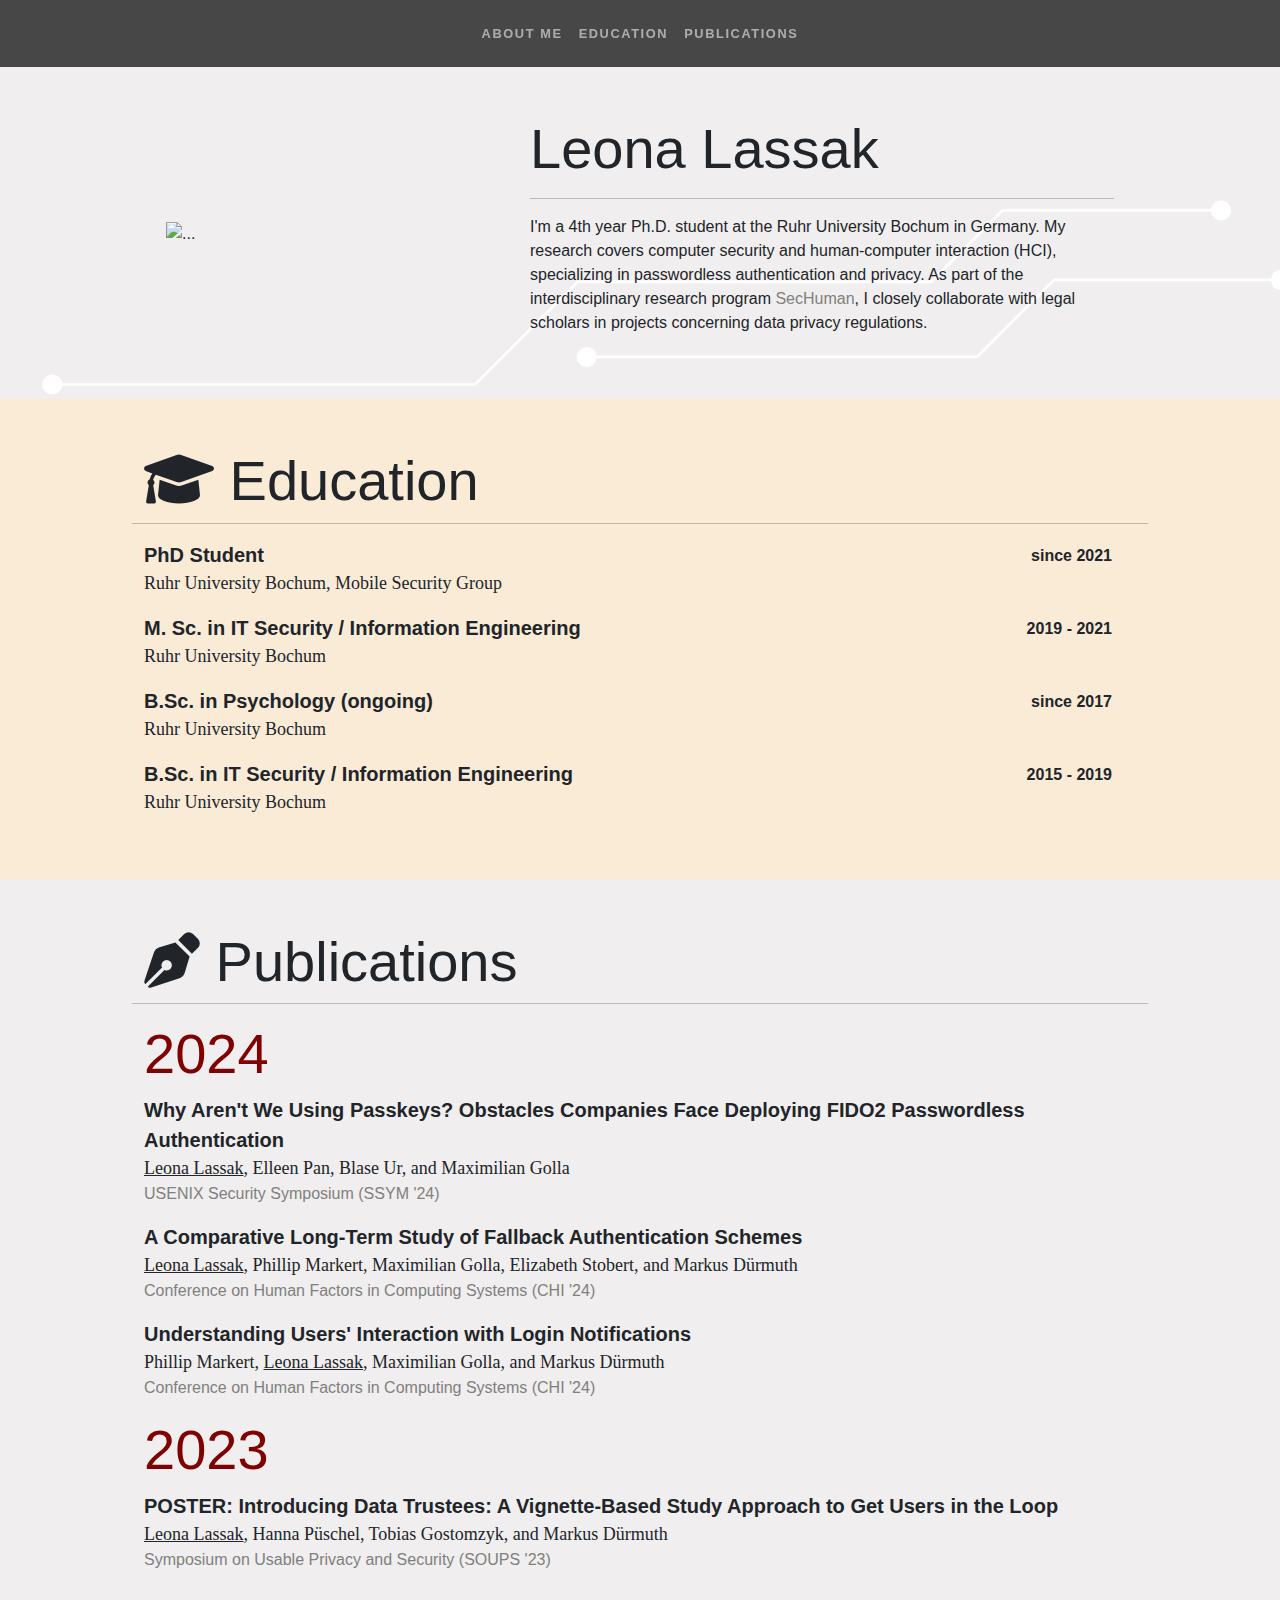
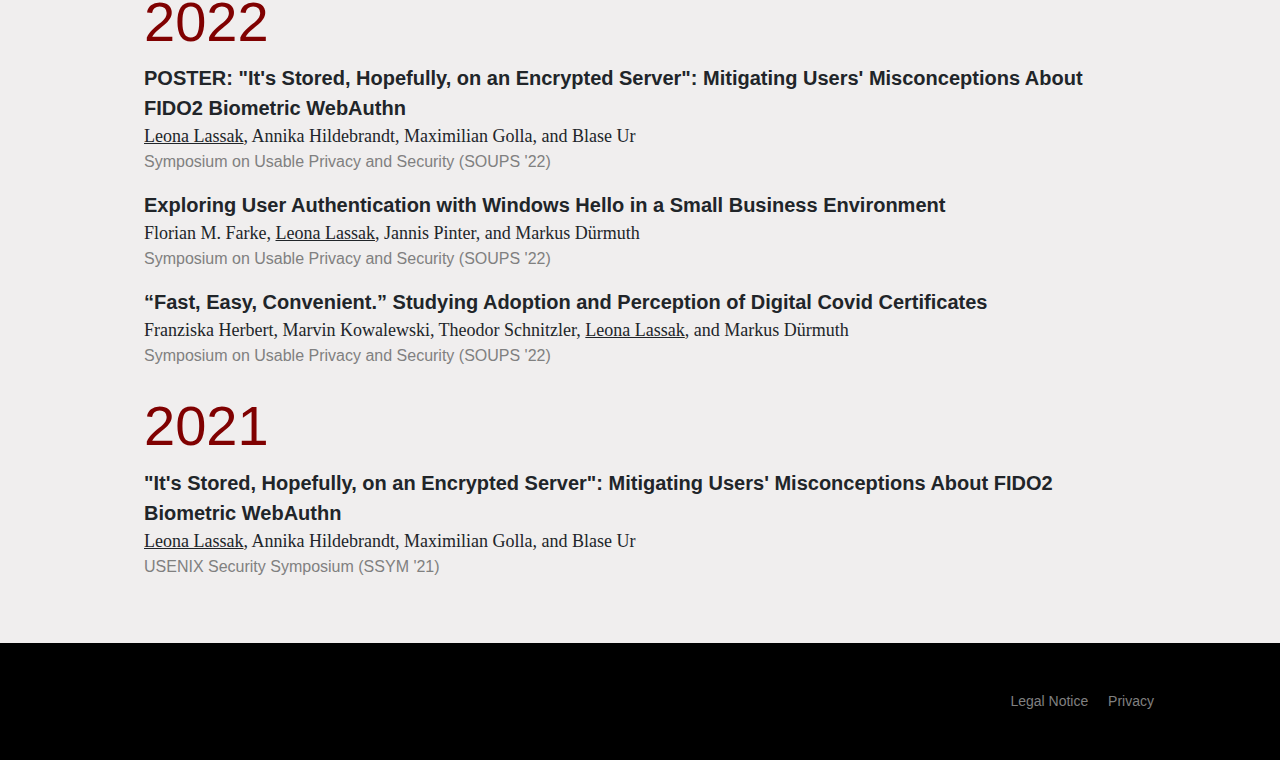
==== index.html @ 071645c0 "Update index.html" ====
<!DOCTYPE html>
<html lang="en">
    
    <head>
        <meta charset="utf-8" />
        <meta name="viewport" content="width=device-width, initial-scale=1, shrink-to-fit=no" />
        <meta name="description" content="" />
        <meta name="author" content="" />
        <title>Leona Lassak</title>
        <link rel="icon" type="image/x-icon" href="assets/favicon.ico" />
        <!-- Font Awesome icons (free version)
        <script src="https://use.fontawesome.com/releases/v6.1.0/js/all.js" crossorigin="anonymous"></script>-->
        <link href="assets/fontawesome/css/all.css" rel="stylesheet">
        <!-- Google fonts
        <link href="https://fonts.googleapis.com/css?family=Catamaran:100,200,300,400,500,600,700,800,900" rel="stylesheet" />
        <link href="https://fonts.googleapis.com/css?family=Lato:100,100i,300,300i,400,400i,700,700i,900,900i" rel="stylesheet" />-->
        <!-- Core theme CSS (includes Bootstrap)-->
        <link href="css/styles.css" rel="stylesheet" />
    </head>
    <style>
        header.masthead {
            padding-top: calc(2.5rem + 72px);
            padding-bottom: 2.5rem;
            background: linear-gradient(4deg, rgb(240, 238, 238) 0%, #800101 100%);
        }

        header.masthead .masthead-content .masthead-heading {
            font-size: 3rem;
            font-weight: 100;
        }
        header.masthead .masthead-content .masthead-subheading {
            font-size: 1.5rem;
            font-weight: 100;
        }

        @media (min-width: 992px) {
            header.masthead {
            padding-top: calc(5rem + 55px);
            padding-bottom: 5rem;
            }
        }

        @media (max-width: 992px) {
            .construction-pc{
                display: none;
            }
        }

        @media (min-width: 992px) {
        .construction-mob{
                display: none;
            }
        }

        body{
            background-color: rgb(240, 238, 238);
            background-image: url(assets/bg-img-opq.svg);
            background-attachment: fixed;
            background-repeat: no-repeat;
        }



        .px-custom{
            padding-right: 6rem;
            padding-left: 6rem;
        }

        .pub-years {
            color: #800101;
        }

        a.papertitle{
            color: inherit;
        }

        a.papertitle:hover{
            color: #800101;
        }
        
    </style>
    <body id="page-top">
        <!-- Header
        <header class="masthead text-center text-white">
            <div class="masthead-content">
                <div class="container px-6">
                    <h3 class="masthead-heading mb-0" style="font-family: 'Times New Roman'; font-style: italic;">Leona Lassak</h3>
                    <h4 class="masthead-subheading mb-0">PHD STUDENT</h4>
                    <!-- <a class="btn btn-primary btn-xl rounded-pill mt-5" href="#scroll">Learn More</a>
                </div>
            </div>
            <!-- <div class="bg-circle-1 bg-circle"></div>
            <div class="bg-circle-2 bg-circle"></div>
            <div class="bg-circle-3 bg-circle"></div>
            <div class="bg-circle-4 bg-circle"></div>
        </header>-->
        <!-- Navigation-->

        

        <nav class="navbar navbar-expand-lg navbar-dark navbar-custom sticky-top">
            <div class="container px-5">
                <!--a class="navbar-brand" href="#page-top">Start Bootstrap</a>-->
                <button class="navbar-toggler" type="button" data-bs-toggle="collapse" data-bs-target="#navbarResponsive" aria-controls="navbarResponsive" aria-expanded="false" aria-label="Toggle navigation"><span class="navbar-toggler-icon"></span></button>
                <div class="collapse navbar-collapse justify-content-center" id="navbarResponsive">
                    <ul class="navbar-nav">
                        <li class="nav-item"><a class="nav-link" href="#welcome">About Me</a></li>
                        <li class="nav-item"><a class="nav-link" href="#education">Education</a></li>
                        <li class="nav-item"><a class="nav-link" href="#publications">Publications</a></li>
                    </ul>
                </div>
            </div>
        </nav>
        <div class="construction-mob">
            <div class="container">
                <h2 class="py-5 display-4" style="text-align: center;"><i class="fa-solid fa-triangle-person-digging"></i>Mobile website under construction</h2>
            </div>
        </div>
        <div class="construction-pc">
        <!-- Welcome Text-->
        <section id="welcome">
            <div class="container px-5" ">
                <div class="row gx-5 align-items-center">
                    <div class="col-lg-4 order-lg-1">
                        <div class="p-5"><img class="img-fluid" src="assets/img/Leona-020_bearbeitet.png" alt="..." /></div>
                    </div>
                    <div class="col-lg-8 order-lg-2">
                        <div class="p-5">
                            <h2 class="display-4">Leona Lassak</h2>
                            <hr>
                            <p>I'm a 4th year Ph.D. student at the Ruhr University Bochum in Germany. My research covers computer security and human-computer interaction (HCI), specializing in passwordless authentication and privacy. As part of the interdisciplinary research program <a href="https://sechuman.ruhr-uni-bochum.de/" target="blank_">SecHuman</a>, I closely collaborate with legal scholars in projects concerning data privacy regulations.</p>
                        </div>
                    </div>
                </div>
            </div>
        </section>
        <!-- Education-->
        <section id="education">
            <div class="container-fluid px-custom" style="background-color:antiquewhite;">
                <div class="row gx-5 align-items-center">
                    <div class="col-lg-12">
                        <div class="p-5">
                            <div class="row">
                                <h2 class="display-4"><i class="fa-solid fa-graduation-cap"></i> Education</h2>
                                <hr>
                            </row>
                            <div class="row">
                                <div class="col-lg-9 order-lg-1">
                                        <p>
                                            <span style="font-weight:bold; font-size: 20px;">PhD Student</span>
                                            <br>
                                            <span style="font-family: Times New Roman; font-size: 18px;">Ruhr University Bochum, Mobile Security Group</span>
                                        </p>
                                </div>
                                <div class="col-lg-3 order-lg-2 text-end">
                                    <p style="line-height:2em; font-size:16px;">
                                        <span style="font-weight: bold;">since 2021</span>
                                    </p>
                                </div>
                            </div>
                            <div class="row">
                                <div class="col-lg-9 order-lg-1">
                                        <p>
                                            <span style="font-weight:bold; font-size: 20px;">M. Sc. in IT Security / Information Engineering</span>
                                            <br>
                                            <span style="font-family: Times New Roman; font-size: 18px;">Ruhr University Bochum</span>
                                        </p>
                                </div>
                                <div class="col-lg-3 order-lg-2 text-end">
                                    <p style="line-height:2em; font-size:16px;">
                                        <span style="font-weight: bold;">2019 - 2021</span>
                                    </p>
                                </div>
                            </div>
                            <div class="row">
                                <div class="col-lg-9 order-lg-1">
                                        <p>
                                            <span style="font-weight:bold; font-size: 20px;">B.Sc. in Psychology (ongoing)</span>
                                            <br>
                                            <span style="font-family: Times New Roman; font-size: 18px;">Ruhr University Bochum</span>
                                        </p>
                                </div>
                                <div class="col-lg-3 order-lg-2 text-end">
                                    <p style="line-height:2em; font-size:16px;">
                                        <span style="font-weight: bold;">since 2017</span>
                                    </p>
                                </div>
                            </div>
                            <div class="row">
                                <div class="col-lg-9 order-lg-1">
                                        <p>
                                            <span style="font-weight:bold; font-size: 20px;">B.Sc. in IT Security / Information Engineering</span>
                                            <br>
                                            <span style="font-family: Times New Roman; font-size: 18px;">Ruhr University Bochum</span>
                                        </p>
                                </div>
                                <div class="col-lg-3 order-lg-2 text-end">
                                    <p style="line-height:2em; font-size:16px;">
                                        <span style="font-weight: bold;">2015 - 2019</span>
                                    </p>
                                </div>
                            </div>
                        </div>
                    </div>
                </div>
                
            </div>
        </section>

        <!-- Publications-->
        <section id="publications">
            <div class="container-fluid px-custom" style="background-color:rgb(240, 238, 238);">
                <div class="row gx-5 align-items-center" >
                    <div class="col-lg-12">
                        <div class="p-5">
                            <div class="row">
                                <h2 class="display-4"><i class="fa-solid fa-pen-nib"></i> Publications</h2>
                                <hr>    
                            </row>
                            <h3 class="display-4 pub-years">2024</h3>
                            <div class="row">
                                <div class="col-lg-12">
                                    <p>
                                        <a class="papertitle" style="font-weight:bold; font-size: 20px;" href="https://www.usenix.org/conference/usenixsecurity24/presentation/lassak" target="_blank">Why Aren't We Using Passkeys? Obstacles Companies Face Deploying FIDO2 Passwordless Authentication</a>
                                        <br>
                                        <span style="font-family: Times New Roman; font-size: 18px;"><u>Leona Lassak</u>, Elleen Pan, Blase Ur, and  Maximilian Golla</span>
                                        <br>
                                        <a href="https://www.usenix.org/conference/usenixsecurity24" target="_blank">USENIX Security Symposium (SSYM '24)</a>
                                    </p>
                                </div>
                            </div>
                            <div class="row">
                                <div class="col-lg-12">
                                    <p>
                                        <a class="papertitle" style="font-weight:bold; font-size: 20px;" href="https://dl.acm.org/doi/full/10.1145/3613904.3642889" target="_blank">A Comparative Long-Term Study of Fallback Authentication Schemes</a>
                                        <br>
                                        <span style="font-family: Times New Roman; font-size: 18px;"><u>Leona Lassak</u>, Phillip Markert, Maximilian Golla, Elizabeth Stobert, and Markus Dürmuth</span>
                                        <br>
                                        <a href="https://chi2024.acm.org/" target="_blank">Conference on Human Factors in Computing Systems (CHI '24)</a>
                                    </p>
                                </div>
                            </div>
                             <div class="row">
                                <div class="col-lg-12">
                                    <p>
                                        <a class="papertitle" style="font-weight:bold; font-size: 20px;" href="https://dl.acm.org/doi/full/10.1145/3613904.3642823" target="_blank">Understanding Users' Interaction with Login Notifications</a>
                                        <br>
                                        <span style="font-family: Times New Roman; font-size: 18px;">Phillip Markert, <u>Leona Lassak</u>, Maximilian Golla, and Markus Dürmuth</span>
                                        <br>
                                        <a href="https://chi2024.acm.org/" target="_blank">Conference on Human Factors in Computing Systems (CHI '24)</a>
                                    </p>
                                </div>
                            </div>
                            <h3 class="display-4 pub-years">2023</h3>
                            <div class="row">
                                <div class="col-lg-12">
                                    <p>
                                        <a class="papertitle" style="font-weight:bold; font-size: 20px;" href="https://www.usenix.org/conference/soups2023/presentation/lassak-poster" target="_blank">POSTER: Introducing Data Trustees: A Vignette-Based Study Approach to Get Users in the Loop</a>
                                        <br>
                                        <span style="font-family: Times New Roman; font-size: 18px;"><u>Leona Lassak</u>, Hanna Püschel, Tobias Gostomzyk, and  Markus Dürmuth</span>
                                        <br>
                                        <a href="https://www.usenix.org/conference/soups2023" target="_blank">Symposium on Usable Privacy and Security (SOUPS '23)</a>
                                    </p>
                                </div>
                            </div>
                            <h3 class="display-4 pub-years">2022</h3>
                            <div class="row">
                                <div class="col-lg-12">
                                    <p>
                                        <a class="papertitle" style="font-weight:bold; font-size: 20px;" href="https://www.usenix.org/conference/soups2022/presentation/lassak-poster" target="_blank">POSTER: "It's Stored, Hopefully, on an Encrypted Server": Mitigating Users' Misconceptions About FIDO2 Biometric WebAuthn </a>
                                        <br>
                                        <span style="font-family: Times New Roman; font-size: 18px;"><u>Leona Lassak</u>, Annika Hildebrandt, Maximilian Golla, and Blase Ur</span>
                                        <br>
                                        <a href="https://www.usenix.org/conference/soups2022" target="_blank">Symposium on Usable Privacy and Security (SOUPS '22)</a>
                                    </p>
                                </div>
                            </div>
                            <div class="row">
                                <div class="col-lg-12">
                                    <p>
                                        <a class="papertitle" style="font-weight:bold; font-size: 20px;" href="https://www.usenix.org/conference/soups2022/presentation/farke" target="_blank">Exploring User Authentication with Windows Hello in a Small Business Environment</a>
                                        <br>
                                        <span style="font-family: Times New Roman; font-size: 18px;">Florian M. Farke, <u>Leona Lassak</u>, Jannis Pinter, and Markus Dürmuth</span>
                                        <br>
                                        <a href="https://www.usenix.org/conference/soups2022" target="_blank">Symposium on Usable Privacy and Security (SOUPS '22)</a>
                                    </p>
                                </div>
                            </div>
                            <div class="row">
                                <div class="col-lg-12">
                                    <p>
                                        <a class="papertitle" style="font-weight:bold; font-size: 20px;" href="https://www.usenix.org/conference/soups2022/presentation/herbert" target="_blank">“Fast, Easy, Convenient.” Studying Adoption and Perception of Digital Covid Certificates</a>
                                        <br>
                                        <span style="font-family: Times New Roman; font-size: 18px;">Franziska Herbert, Marvin Kowalewski, Theodor Schnitzler, <u>Leona Lassak</u>, and Markus Dürmuth</span>
                                        <br>
                                        <a href="https://www.usenix.org/conference/soups2022" target="_blank">Symposium on Usable Privacy and Security (SOUPS '22)</a>
                                    </p>
                                </div>
                            </div>
                            <h3 class="display-4 pub-years pt-2">2021</h3>
                            <div class="row">
                                <div class="col-lg-12">
                                    <p>
                                        <a class="papertitle" style="font-weight:bold; font-size: 20px;" href="https://www.usenix.org/conference/usenixsecurity21/presentation/lassak" target="_blank">"It's Stored, Hopefully, on an Encrypted Server": Mitigating Users' Misconceptions About FIDO2 Biometric WebAuthn</a>
                                        <br>
                                        <span style="font-family: Times New Roman; font-size: 18px;"><u>Leona Lassak</u>, Annika Hildebrandt, Maximilian Golla, and Blase Ur</span>
                                        <br>
                                        <a href="https://www.usenix.org/conference/usenixsecurity21" target="_blank">USENIX Security Symposium (SSYM '21)</a>
                                    </p>
                                </div>
                            </div>
                        
                        
                        </div>
                    </div>
                </div>    
            </div>
        </section>
        <!-- Content section 3
        <section>
            <div class="container px-5">
                <div class="row gx-5 align-items-center">
                    <div class="col-lg-6 order-lg-2">
                        <div class="p-5"><img class="img-fluid rounded-circle" src="assets/img/03.jpg" alt="..." /></div>
                    </div>
                    <div class="col-lg-6 order-lg-1">
                        <div class="p-5">
                            <h2 class="display-4">Let there be rock!</h2>
                            <p>Lorem ipsum dolor sit amet, consectetur adipisicing elit. Quod aliquid, mollitia odio veniam sit iste esse assumenda amet aperiam exercitationem, ea animi blanditiis recusandae! Ratione voluptatum molestiae adipisci, beatae obcaecati.</p>
                        </div>
                    </div>
                </div>
            </div>
        </section>-->
        </div>
        <!-- Footer-->
        <footer class="py-5 bg-black">
            <div class="container px-5">
                <p class="m-0 text-end text-white small">
                    <a href="./impressum.html" class="px-2">Legal Notice</a>
                    <a href="./privacy.html" class="px-2">Privacy</a></p>
            </div>
            
        </footer>
        <!-- Bootstrap core JS-->
        <script src="https://cdn.jsdelivr.net/npm/bootstrap@5.1.3/dist/js/bootstrap.bundle.min.js"></script>
        <!-- Core theme JS-->
        <script src="js/scripts.js"></script>
    </body>
</html>
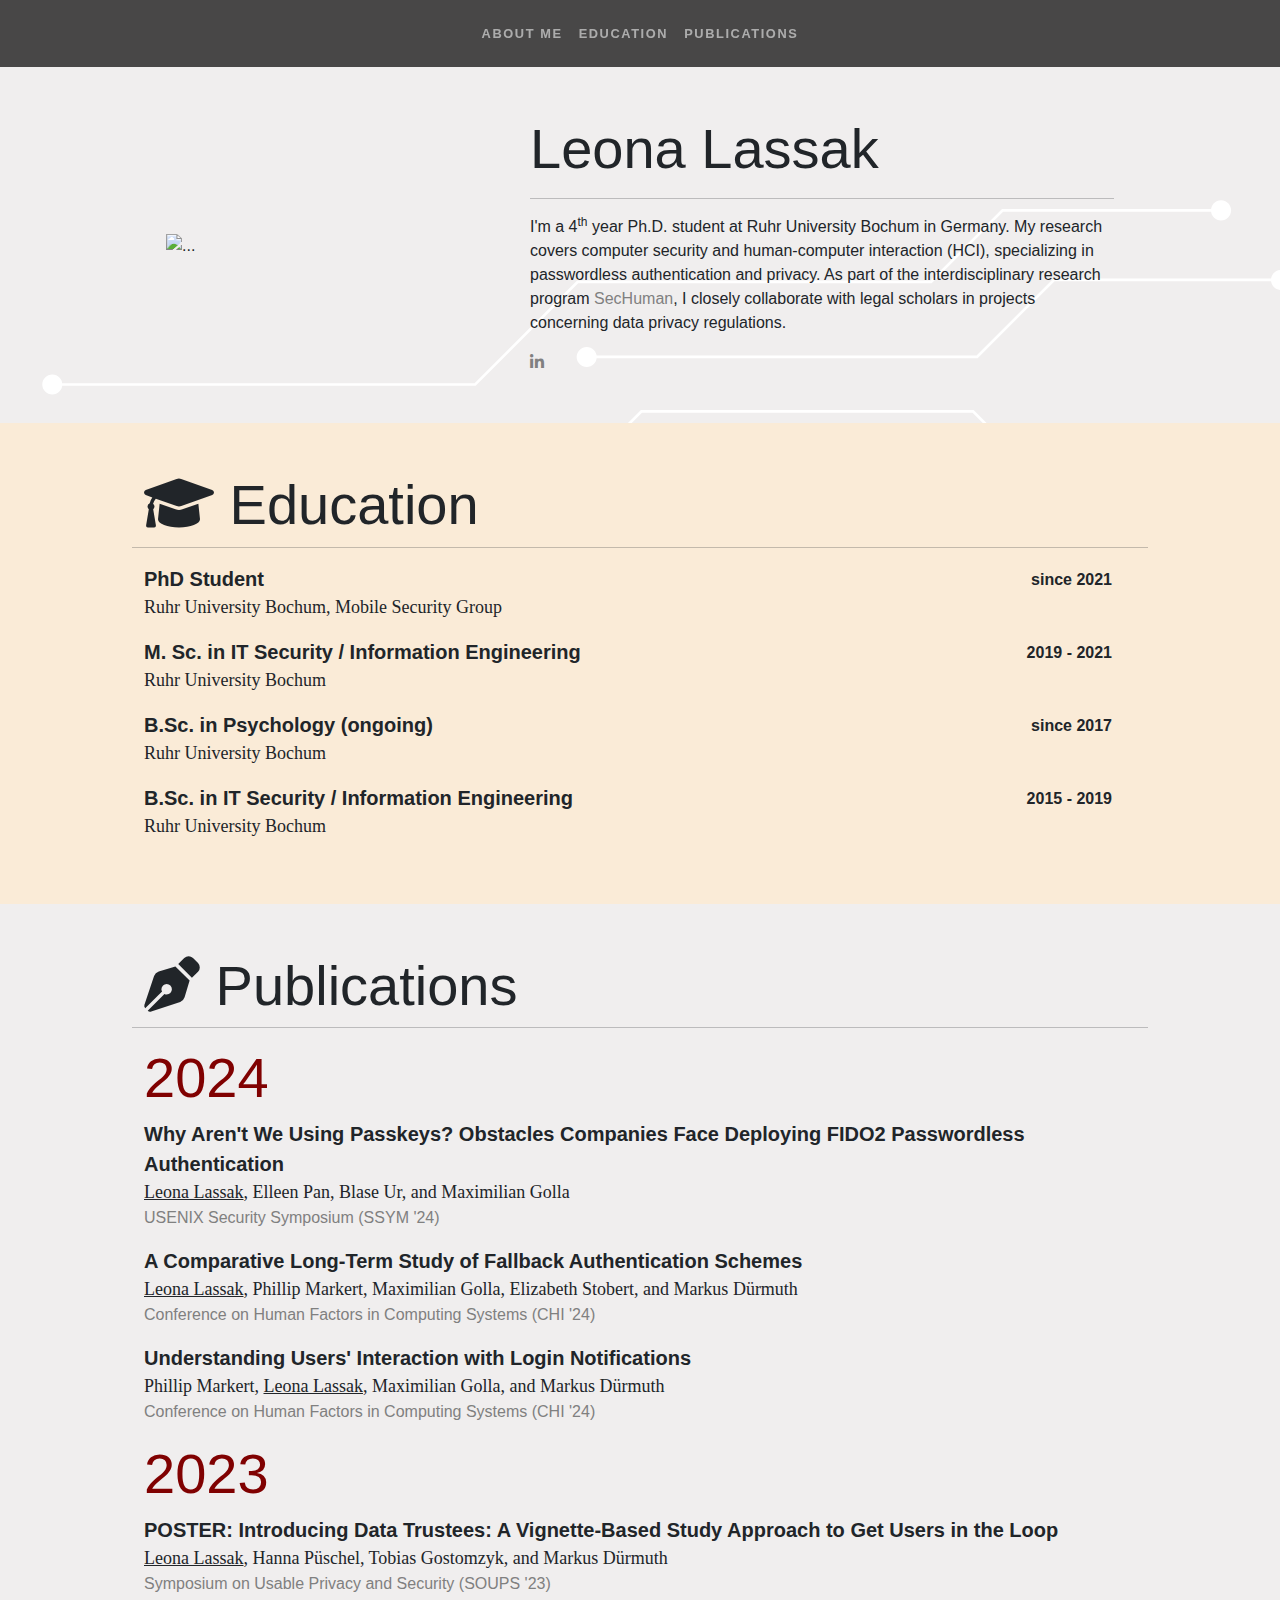
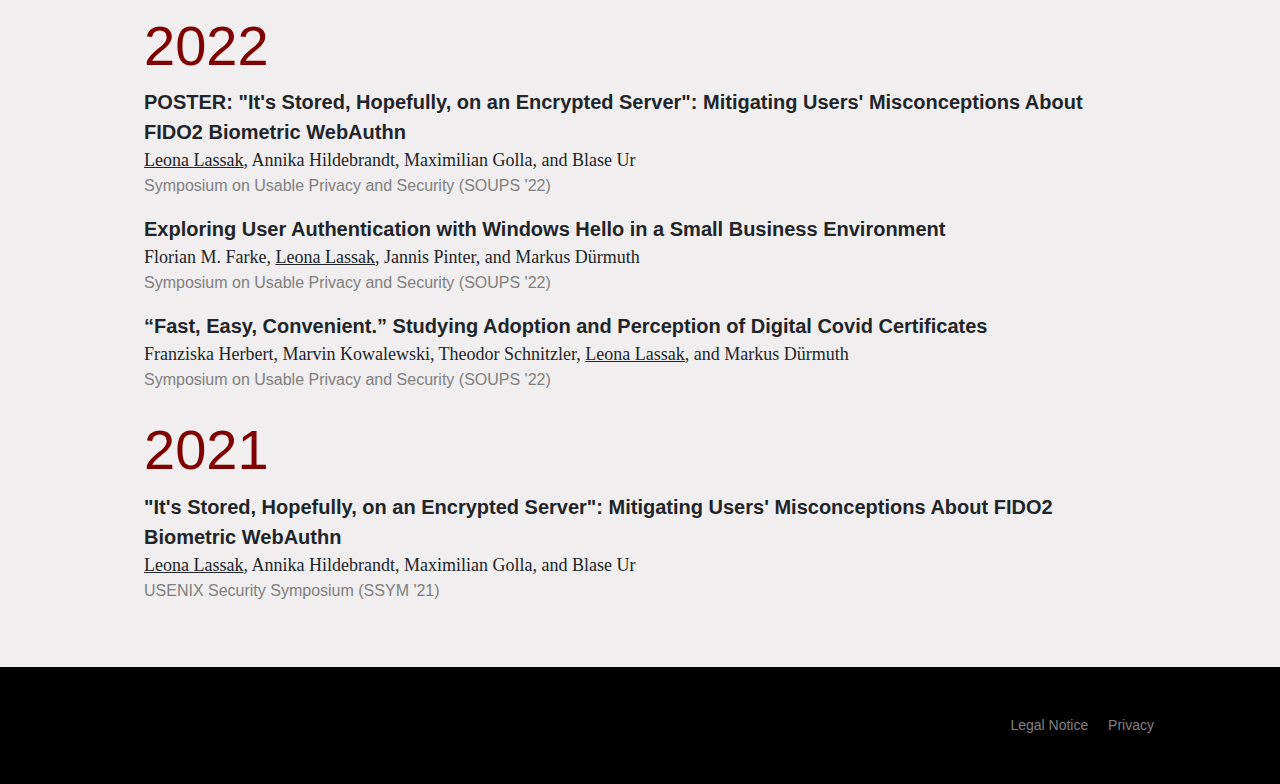
==== commit 404ee2a0: "Update index.html" ====
--- a/index.html
+++ b/index.html
@@ -80,27 +80,9 @@
         
     </style>
     <body id="page-top">
-        <!-- Header
-        <header class="masthead text-center text-white">
-            <div class="masthead-content">
-                <div class="container px-6">
-                    <h3 class="masthead-heading mb-0" style="font-family: 'Times New Roman'; font-style: italic;">Leona Lassak</h3>
-                    <h4 class="masthead-subheading mb-0">PHD STUDENT</h4>
-                    <!-- <a class="btn btn-primary btn-xl rounded-pill mt-5" href="#scroll">Learn More</a>
-                </div>
-            </div>
-            <!-- <div class="bg-circle-1 bg-circle"></div>
-            <div class="bg-circle-2 bg-circle"></div>
-            <div class="bg-circle-3 bg-circle"></div>
-            <div class="bg-circle-4 bg-circle"></div>
-        </header>-->
-        <!-- Navigation-->
-
-        
 
         <nav class="navbar navbar-expand-lg navbar-dark navbar-custom sticky-top">
             <div class="container px-5">
-                <!--a class="navbar-brand" href="#page-top">Start Bootstrap</a>-->
                 <button class="navbar-toggler" type="button" data-bs-toggle="collapse" data-bs-target="#navbarResponsive" aria-controls="navbarResponsive" aria-expanded="false" aria-label="Toggle navigation"><span class="navbar-toggler-icon"></span></button>
                 <div class="collapse navbar-collapse justify-content-center" id="navbarResponsive">
                     <ul class="navbar-nav">
@@ -117,6 +99,7 @@
             </div>
         </div>
         <div class="construction-pc">
+            
         <!-- Welcome Text-->
         <section id="welcome">
             <div class="container px-5" ">
@@ -128,12 +111,17 @@
                         <div class="p-5">
                             <h2 class="display-4">Leona Lassak</h2>
                             <hr>
-                            <p>I'm a 4th year Ph.D. student at the Ruhr University Bochum in Germany. My research covers computer security and human-computer interaction (HCI), specializing in passwordless authentication and privacy. As part of the interdisciplinary research program <a href="https://sechuman.ruhr-uni-bochum.de/" target="blank_">SecHuman</a>, I closely collaborate with legal scholars in projects concerning data privacy regulations.</p>
+                            <p>I'm a 4<sup>th</sup> year Ph.D. student at Ruhr University Bochum in Germany. My research covers computer security and human-computer interaction (HCI), specializing in passwordless authentication and privacy. As part of the interdisciplinary research program <a href="https://sechuman.ruhr-uni-bochum.de/" target="blank_">SecHuman</a>, I closely collaborate with legal scholars in projects concerning data privacy regulations.</p>
+                        <div class="social-icons">
+                            <a class="social-icon link-wo" href="https://scholar.google.com/citations?user=XrWlRnYAAAAJ" target="_blank"><i class="ai ai-google-scholar"></i></a>
+                            <a class="social-icon link-wo" href="linkedin.html" target="_blank"><i class="fa-brands fa-linkedin-in"></i></a>
+                        </div>
                         </div>
                     </div>
                 </div>
             </div>
         </section>
+            
         <!-- Education-->
         <section id="education">
             <div class="container-fluid px-custom" style="background-color:antiquewhite;">
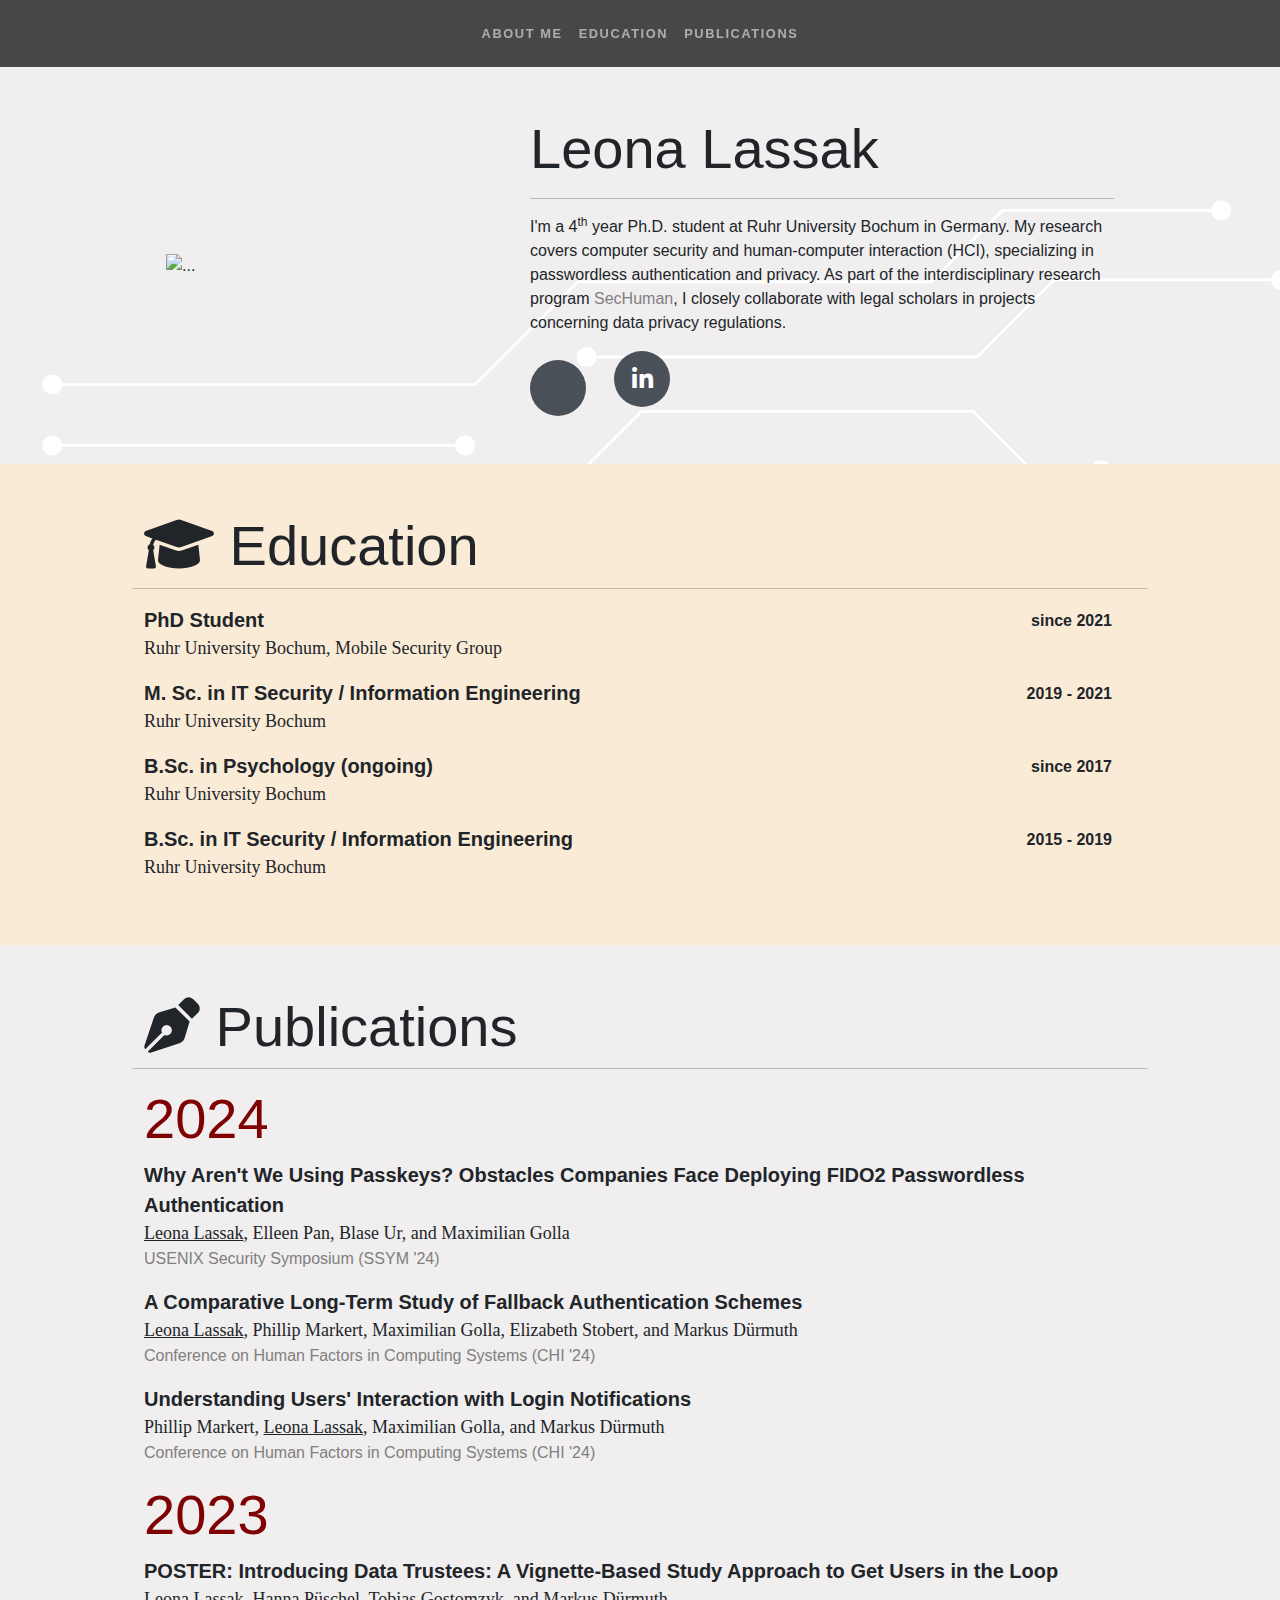
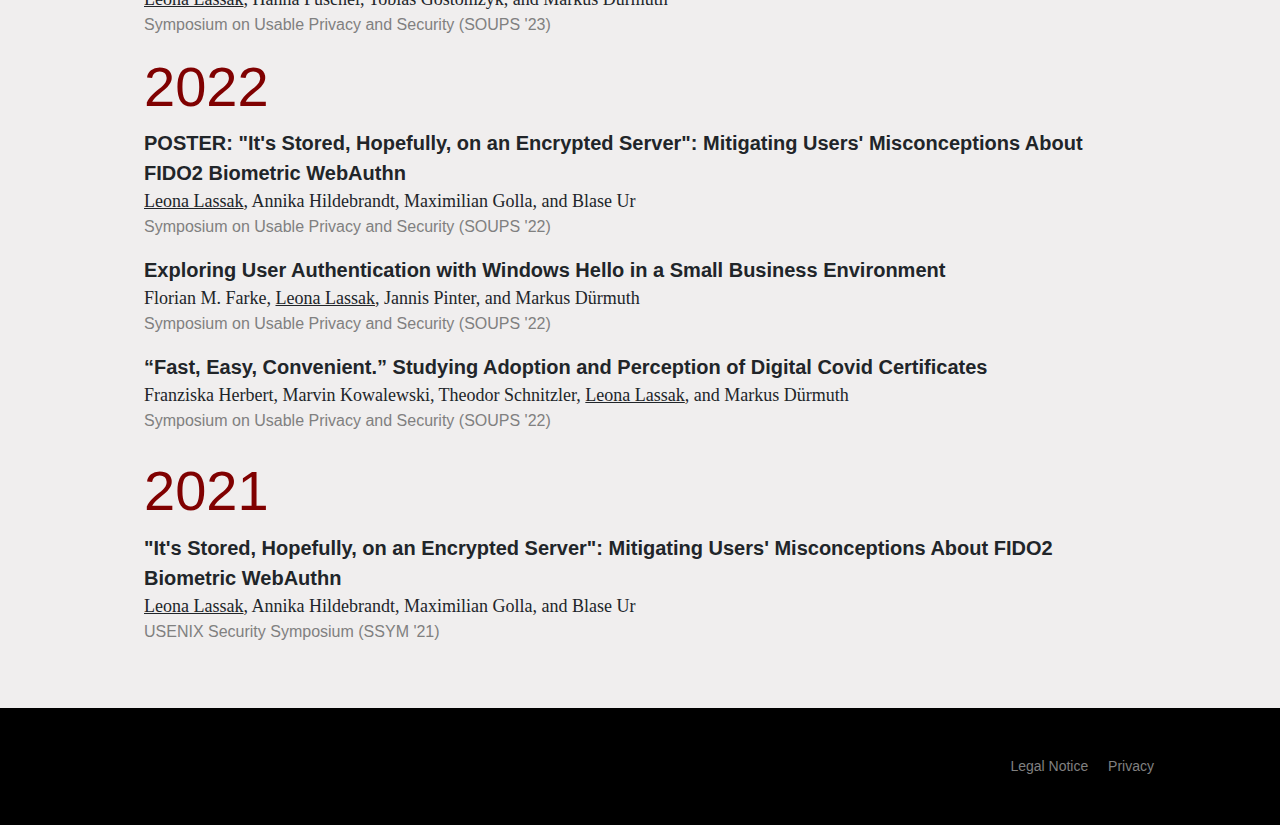
==== commit 7e667f7b: "Update index.html" ====
--- a/index.html
+++ b/index.html
@@ -77,6 +77,19 @@
         a.papertitle:hover{
             color: #800101;
         }
+
+        .social-icons .social-icon {
+          display: inline-flex;
+          align-items: center;
+          justify-content: center;
+          height: 3.5rem;
+          width: 3.5rem;
+          background-color: #495057;
+          color: #fff;
+          border-radius: 100%;
+          font-size: 1.5rem;
+          margin-right: 1.5rem;
+    }
         
     </style>
     <body id="page-top">
@@ -114,7 +127,7 @@
                             <p>I'm a 4<sup>th</sup> year Ph.D. student at Ruhr University Bochum in Germany. My research covers computer security and human-computer interaction (HCI), specializing in passwordless authentication and privacy. As part of the interdisciplinary research program <a href="https://sechuman.ruhr-uni-bochum.de/" target="blank_">SecHuman</a>, I closely collaborate with legal scholars in projects concerning data privacy regulations.</p>
                         <div class="social-icons">
                             <a class="social-icon link-wo" href="https://scholar.google.com/citations?user=XrWlRnYAAAAJ" target="_blank"><i class="ai ai-google-scholar"></i></a>
-                            <a class="social-icon link-wo" href="linkedin.html" target="_blank"><i class="fa-brands fa-linkedin-in"></i></a>
+                            <a class="social-icon link-wo" href="https://www.linkedin.com/in/leona-lassak/" target="_blank"><i class="fa-brands fa-linkedin-in"></i></a>
                         </div>
                         </div>
                     </div>
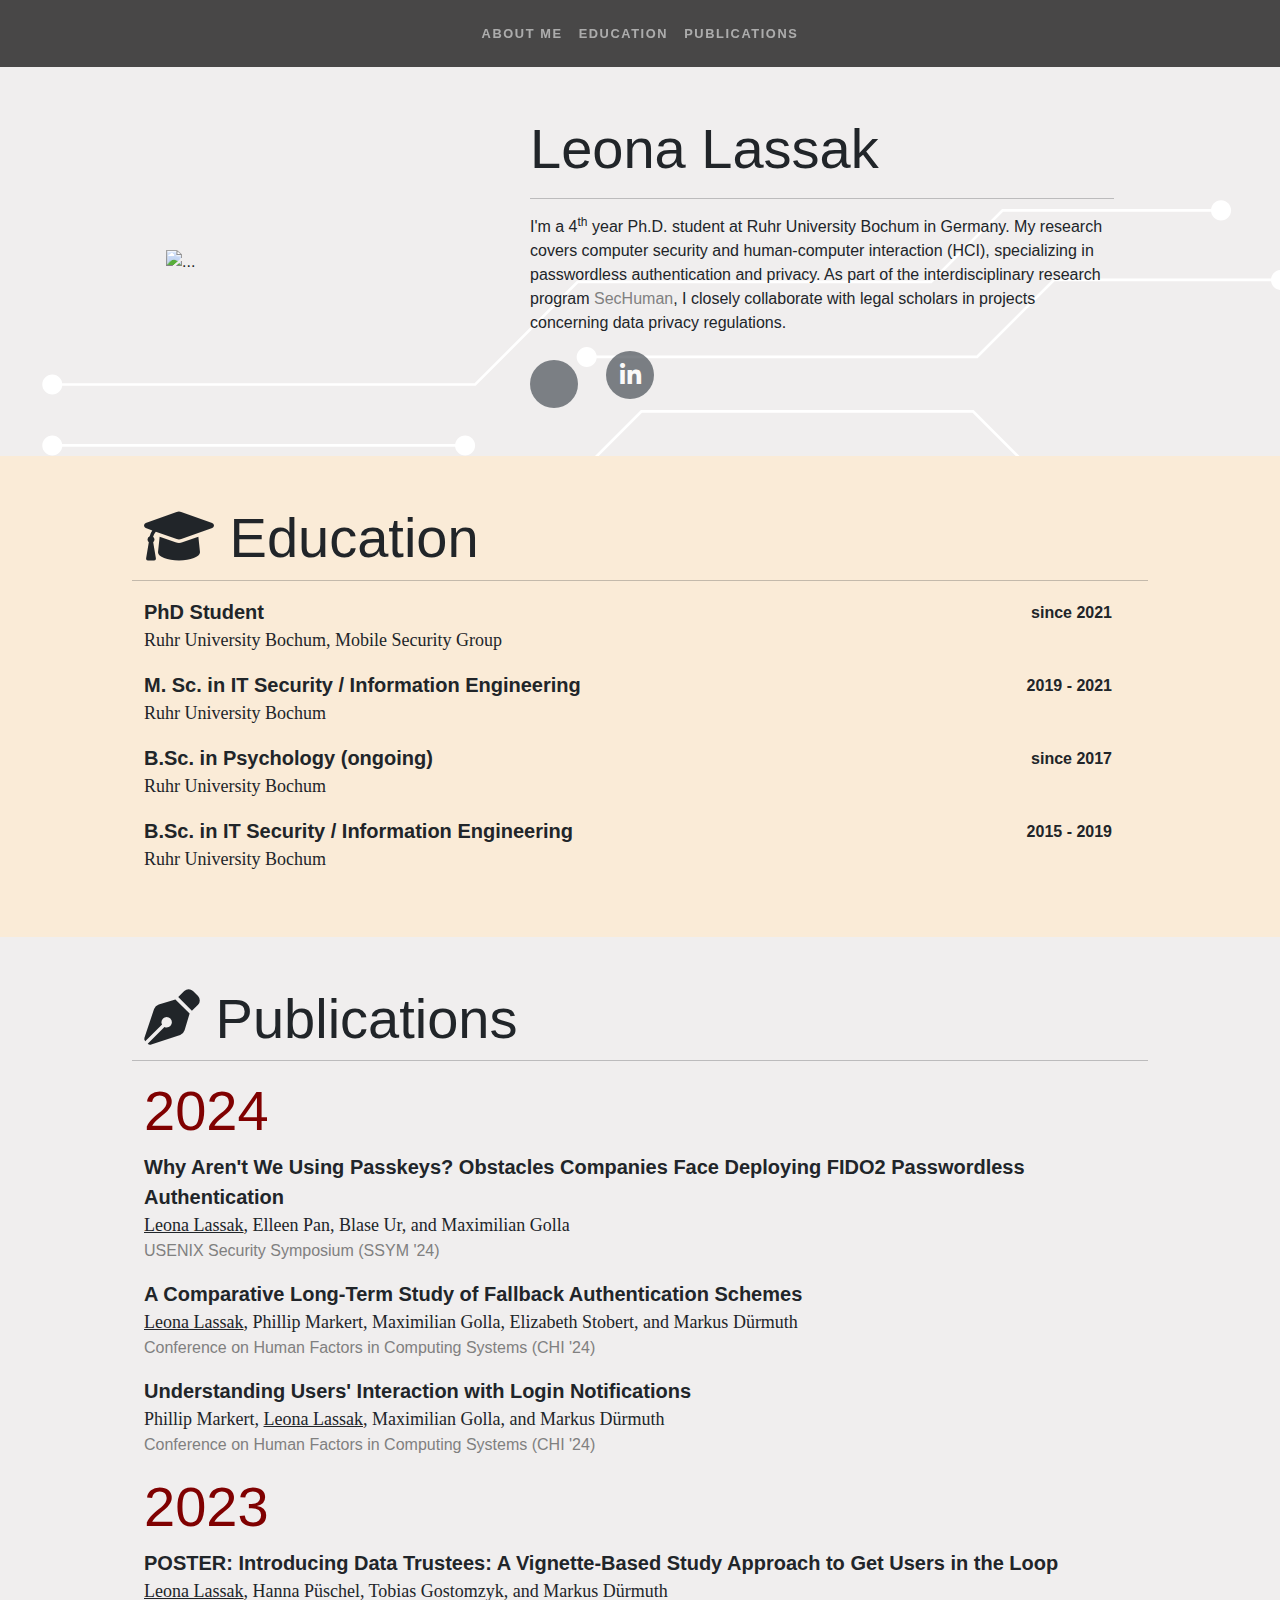
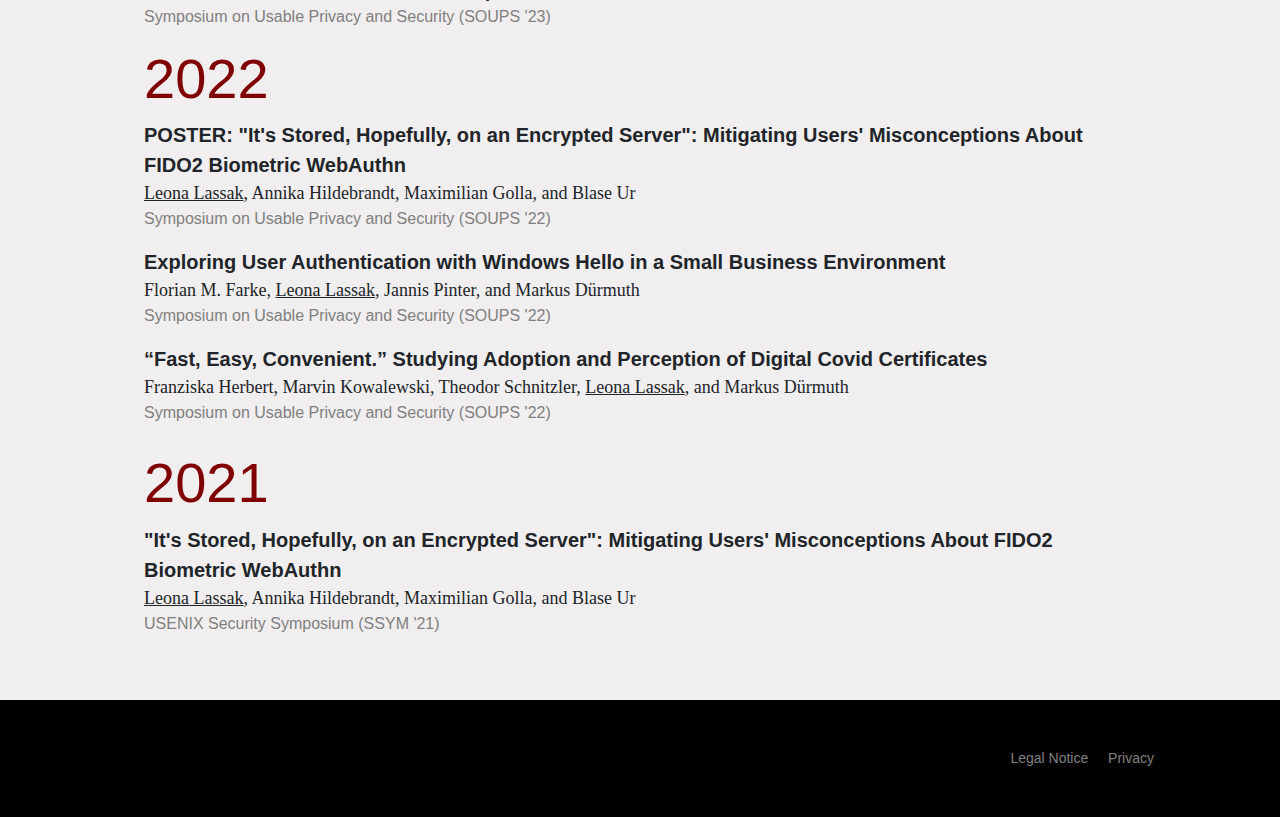
==== commit 8c800ab7: "Update index.html" ====
--- a/index.html
+++ b/index.html
@@ -11,6 +11,7 @@
         <!-- Font Awesome icons (free version)
         <script src="https://use.fontawesome.com/releases/v6.1.0/js/all.js" crossorigin="anonymous"></script>-->
         <link href="assets/fontawesome/css/all.css" rel="stylesheet">
+        <link rel="stylesheet" href="https://cdn.jsdelivr.net/gh/jpswalsh/academicons@1/css/academicons.min.css">
         <!-- Google fonts
         <link href="https://fonts.googleapis.com/css?family=Catamaran:100,200,300,400,500,600,700,800,900" rel="stylesheet" />
         <link href="https://fonts.googleapis.com/css?family=Lato:100,100i,300,300i,400,400i,700,700i,900,900i" rel="stylesheet" />-->
@@ -82,13 +83,14 @@
           display: inline-flex;
           align-items: center;
           justify-content: center;
-          height: 3.5rem;
-          width: 3.5rem;
+          height: 3rem;
+          width: 3rem;
           background-color: #495057;
           color: #fff;
           border-radius: 100%;
           font-size: 1.5rem;
           margin-right: 1.5rem;
+         opacity: 0.7;
     }
         
     </style>
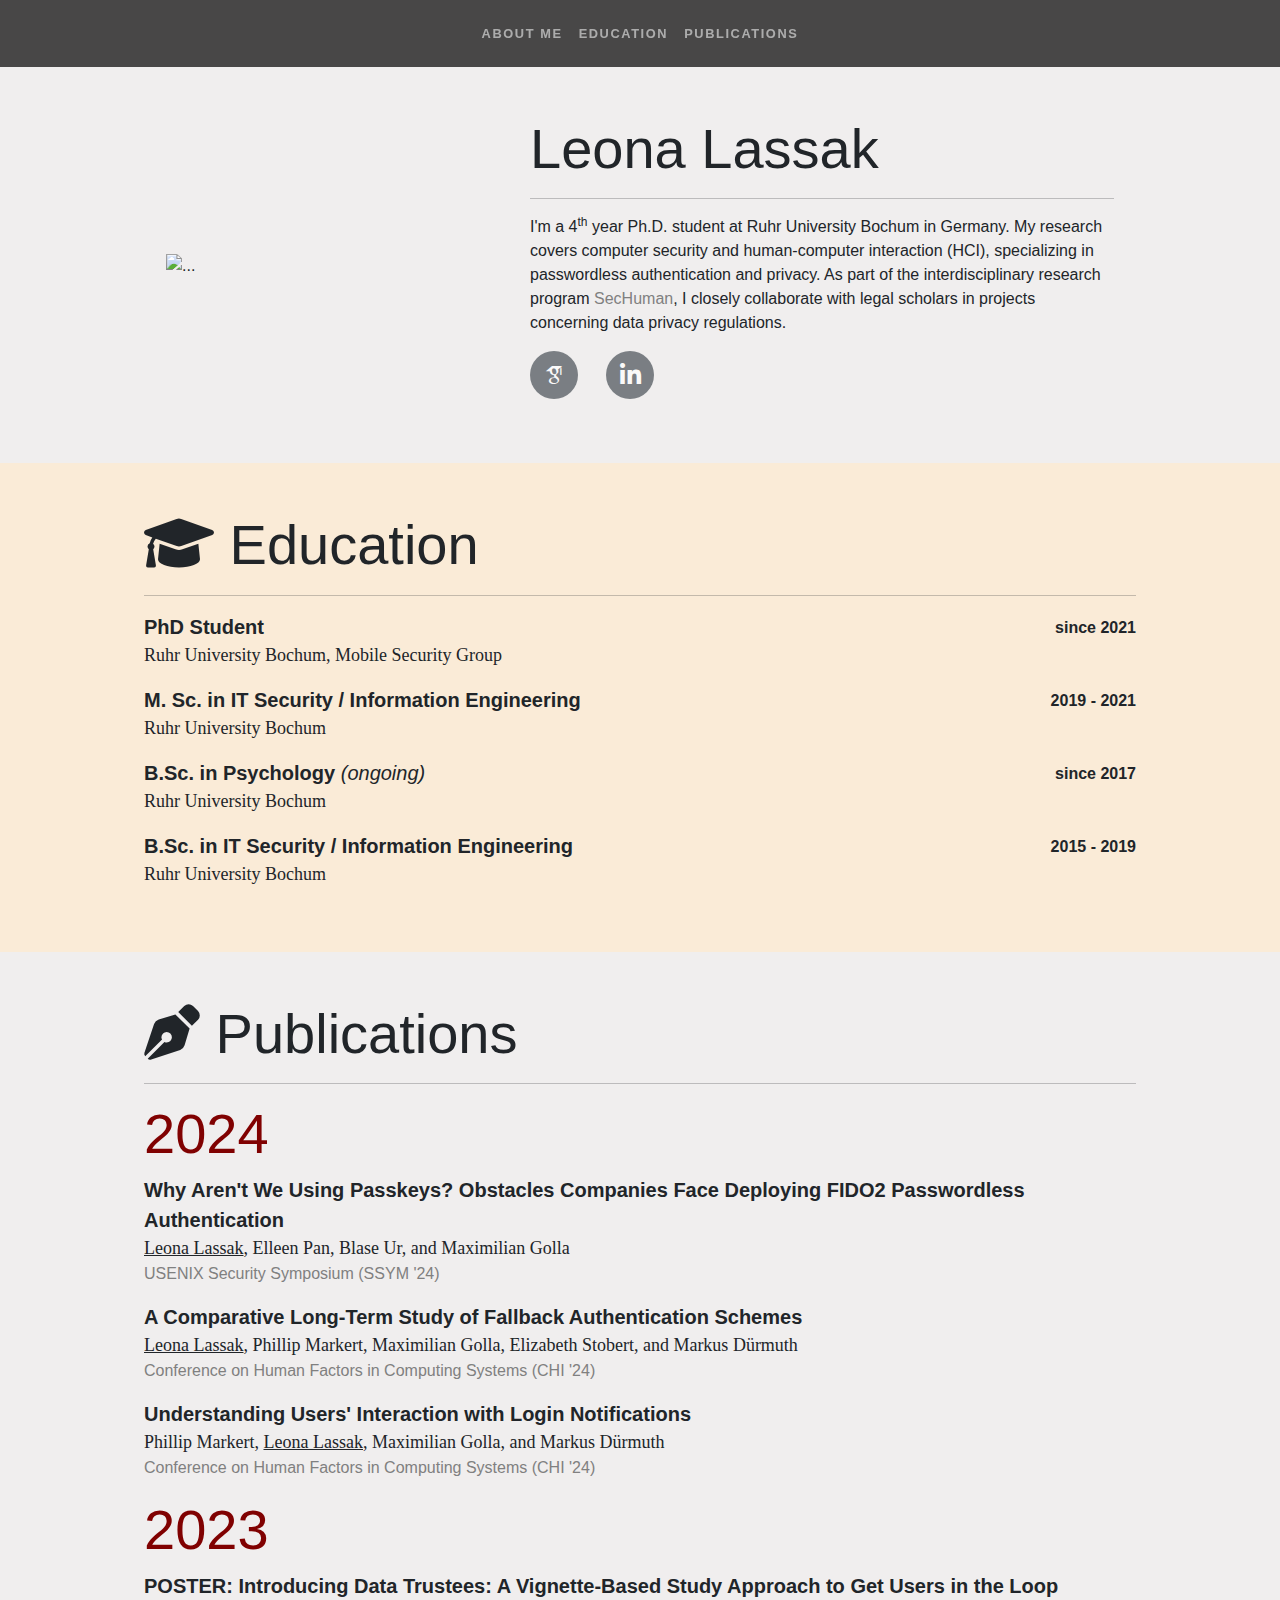
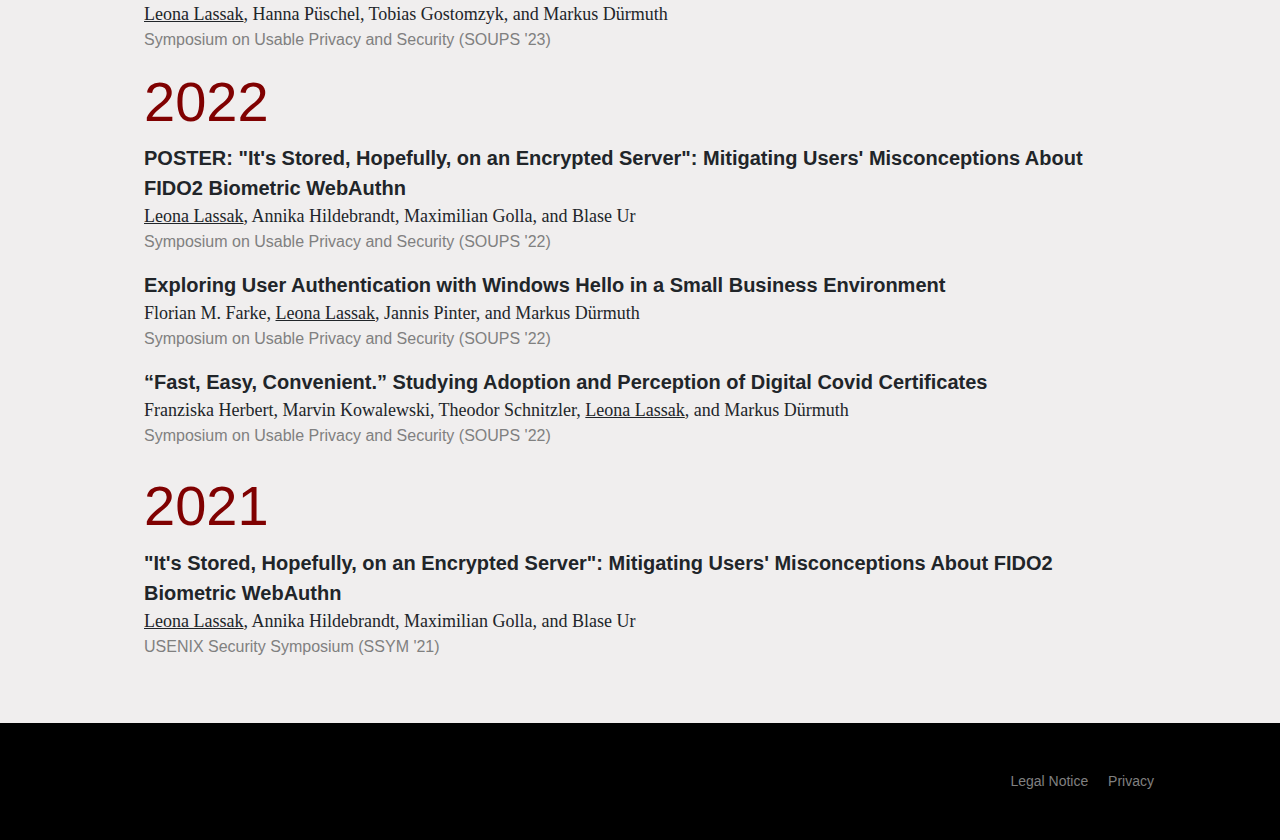
==== commit f148be31: "Implemented Mobile View" ====
--- a/index.html
+++ b/index.html
@@ -1,5 +1,25 @@
 <!DOCTYPE html>
 <html lang="en">
+    <style>
+        @media (max-width: 768px) {
+          .img-circle {
+                width: 100%;
+                max-height: 100%;
+                object-fit: cover;
+                border-radius: 50%;
+                object-position: center 20%;
+                border: solid #6c757d;
+            }
+
+            .small-portrait {
+                width: 200px;
+                height: 200px;
+                display: block;
+                margin: 1rem auto auto;
+                }
+
+        }
+    </style>
     
     <head>
         <meta charset="utf-8" />
@@ -11,123 +31,43 @@
         <!-- Font Awesome icons (free version)
         <script src="https://use.fontawesome.com/releases/v6.1.0/js/all.js" crossorigin="anonymous"></script>-->
         <link href="assets/fontawesome/css/all.css" rel="stylesheet">
-        <link rel="stylesheet" href="https://cdn.jsdelivr.net/gh/jpswalsh/academicons@1/css/academicons.min.css">
+        <link href="assets/academicicons/academicons-1.9.4/css/academicons.min.css" rel="stylesheet">
+        <!---<link rel="stylesheet" href="https://cdn.jsdelivr.net/gh/jpswalsh/academicons@1/css/academicons.min.css">-->
         <!-- Google fonts
         <link href="https://fonts.googleapis.com/css?family=Catamaran:100,200,300,400,500,600,700,800,900" rel="stylesheet" />
         <link href="https://fonts.googleapis.com/css?family=Lato:100,100i,300,300i,400,400i,700,700i,900,900i" rel="stylesheet" />-->
         <!-- Core theme CSS (includes Bootstrap)-->
         <link href="css/styles.css" rel="stylesheet" />
+        <link href="css/custom.css" rel="stylesheet" />
     </head>
-    <style>
-        header.masthead {
-            padding-top: calc(2.5rem + 72px);
-            padding-bottom: 2.5rem;
-            background: linear-gradient(4deg, rgb(240, 238, 238) 0%, #800101 100%);
-        }
-
-        header.masthead .masthead-content .masthead-heading {
-            font-size: 3rem;
-            font-weight: 100;
-        }
-        header.masthead .masthead-content .masthead-subheading {
-            font-size: 1.5rem;
-            font-weight: 100;
-        }
-
-        @media (min-width: 992px) {
-            header.masthead {
-            padding-top: calc(5rem + 55px);
-            padding-bottom: 5rem;
-            }
-        }
-
-        @media (max-width: 992px) {
-            .construction-pc{
-                display: none;
-            }
-        }
-
-        @media (min-width: 992px) {
-        .construction-mob{
-                display: none;
-            }
-        }
-
-        body{
-            background-color: rgb(240, 238, 238);
-            background-image: url(assets/bg-img-opq.svg);
-            background-attachment: fixed;
-            background-repeat: no-repeat;
-        }
-
-
-
-        .px-custom{
-            padding-right: 6rem;
-            padding-left: 6rem;
-        }
-
-        .pub-years {
-            color: #800101;
-        }
-
-        a.papertitle{
-            color: inherit;
-        }
-
-        a.papertitle:hover{
-            color: #800101;
-        }
-
-        .social-icons .social-icon {
-          display: inline-flex;
-          align-items: center;
-          justify-content: center;
-          height: 3rem;
-          width: 3rem;
-          background-color: #495057;
-          color: #fff;
-          border-radius: 100%;
-          font-size: 1.5rem;
-          margin-right: 1.5rem;
-         opacity: 0.7;
-    }
-        
-    </style>
     <body id="page-top">
-
-        <nav class="navbar navbar-expand-lg navbar-dark navbar-custom sticky-top">
-            <div class="container px-5">
-                <button class="navbar-toggler" type="button" data-bs-toggle="collapse" data-bs-target="#navbarResponsive" aria-controls="navbarResponsive" aria-expanded="false" aria-label="Toggle navigation"><span class="navbar-toggler-icon"></span></button>
+        <nav class="navbar navbar-expand-lg navbar-dark navbar-custom sticky-top px-3 px-md-5">
+                <button class="navbar-toggler ms-auto" type="button" data-bs-toggle="collapse" data-bs-target="#navbarResponsive" aria-controls="navbarResponsive" aria-expanded="false" aria-label="Toggle navigation"><span class="navbar-toggler-icon"></span></button>
                 <div class="collapse navbar-collapse justify-content-center" id="navbarResponsive">
                     <ul class="navbar-nav">
                         <li class="nav-item"><a class="nav-link" href="#welcome">About Me</a></li>
                         <li class="nav-item"><a class="nav-link" href="#education">Education</a></li>
                         <li class="nav-item"><a class="nav-link" href="#publications">Publications</a></li>
                     </ul>
-                </div>
             </div>
         </nav>
-        <div class="construction-mob">
-            <div class="container">
-                <h2 class="py-5 display-4" style="text-align: center;"><i class="fa-solid fa-triangle-person-digging"></i>Mobile website under construction</h2>
-            </div>
-        </div>
-        <div class="construction-pc">
-            
+        
+        <div class="">    
         <!-- Welcome Text-->
         <section id="welcome">
-            <div class="container px-5" ">
+            <div class="container px-5">
                 <div class="row gx-5 align-items-center">
-                    <div class="col-lg-4 order-lg-1">
-                        <div class="p-5"><img class="img-fluid" src="assets/img/Leona-020_bearbeitet.png" alt="..." /></div>
-                    </div>
-                    <div class="col-lg-8 order-lg-2">
-                        <div class="p-5">
+                    <div class="col-lg-4 order-lg-1 col-md-6">
+                        <div class="p-xl-5 p-md-4">
+                            <span class="small-portrait"><img class="img-fluid img-circle" src="assets/img/Leona-020_bearbeitet.png" alt="..." /></span>
+                        </div>
+                    </div>
+                    <div class="col-lg-8 order-lg-2 col-md-6">
+                        <div class="p-lg-5 pt-4">
                             <h2 class="display-4">Leona Lassak</h2>
                             <hr>
                             <p>I'm a 4<sup>th</sup> year Ph.D. student at Ruhr University Bochum in Germany. My research covers computer security and human-computer interaction (HCI), specializing in passwordless authentication and privacy. As part of the interdisciplinary research program <a href="https://sechuman.ruhr-uni-bochum.de/" target="blank_">SecHuman</a>, I closely collaborate with legal scholars in projects concerning data privacy regulations.</p>
-                        <div class="social-icons">
+                        <div class="social-icons pb-3">
                             <a class="social-icon link-wo" href="https://scholar.google.com/citations?user=XrWlRnYAAAAJ" target="_blank"><i class="ai ai-google-scholar"></i></a>
                             <a class="social-icon link-wo" href="https://www.linkedin.com/in/leona-lassak/" target="_blank"><i class="fa-brands fa-linkedin-in"></i></a>
                         </div>
@@ -139,65 +79,63 @@
             
         <!-- Education-->
         <section id="education">
-            <div class="container-fluid px-custom" style="background-color:antiquewhite;">
+            <div class="container-fluid px-6 px-sm-6" style="background-color:antiquewhite;">
                 <div class="row gx-5 align-items-center">
                     <div class="col-lg-12">
-                        <div class="p-5">
-                            <div class="row">
-                                <h2 class="display-4"><i class="fa-solid fa-graduation-cap"></i> Education</h2>
-                                <hr>
-                            </row>
-                            <div class="row">
-                                <div class="col-lg-9 order-lg-1">
+                        <div class="p-lg-5 pt-3">
+                            <h2 class="display-4"><i class="fa-solid fa-graduation-cap"></i> Education</h2>
+                            <hr>
+                            <div class="row">
+                                <div class="col-lg-9 col-md-9 order-lg-1">
                                         <p>
                                             <span style="font-weight:bold; font-size: 20px;">PhD Student</span>
                                             <br>
                                             <span style="font-family: Times New Roman; font-size: 18px;">Ruhr University Bochum, Mobile Security Group</span>
                                         </p>
                                 </div>
-                                <div class="col-lg-3 order-lg-2 text-end">
+                                <div class="col-lg-3 col-md-3 order-lg-2 text-end">
                                     <p style="line-height:2em; font-size:16px;">
                                         <span style="font-weight: bold;">since 2021</span>
                                     </p>
                                 </div>
                             </div>
                             <div class="row">
-                                <div class="col-lg-9 order-lg-1">
+                                <div class="col-lg-9 col-md-9 order-lg-1">
                                         <p>
                                             <span style="font-weight:bold; font-size: 20px;">M. Sc. in IT Security / Information Engineering</span>
                                             <br>
                                             <span style="font-family: Times New Roman; font-size: 18px;">Ruhr University Bochum</span>
                                         </p>
                                 </div>
-                                <div class="col-lg-3 order-lg-2 text-end">
+                                <div class="col-lg-3 col-md-3 order-lg-2 text-end">
                                     <p style="line-height:2em; font-size:16px;">
                                         <span style="font-weight: bold;">2019 - 2021</span>
                                     </p>
                                 </div>
                             </div>
                             <div class="row">
-                                <div class="col-lg-9 order-lg-1">
-                                        <p>
-                                            <span style="font-weight:bold; font-size: 20px;">B.Sc. in Psychology (ongoing)</span>
+                                <div class="col-lg-9 col-md-9 order-lg-1">
+                                        <p>
+                                            <span style="font-size: 20px;"><strong>B.Sc. in Psychology </strong><i>(ongoing)</i></span>
                                             <br>
                                             <span style="font-family: Times New Roman; font-size: 18px;">Ruhr University Bochum</span>
                                         </p>
                                 </div>
-                                <div class="col-lg-3 order-lg-2 text-end">
+                                <div class="col-lg-3 col-md-3 order-lg-2 text-end">
                                     <p style="line-height:2em; font-size:16px;">
                                         <span style="font-weight: bold;">since 2017</span>
                                     </p>
                                 </div>
                             </div>
                             <div class="row">
-                                <div class="col-lg-9 order-lg-1">
+                                <div class="col-lg-9 col-md-9 order-lg-1">
                                         <p>
                                             <span style="font-weight:bold; font-size: 20px;">B.Sc. in IT Security / Information Engineering</span>
                                             <br>
                                             <span style="font-family: Times New Roman; font-size: 18px;">Ruhr University Bochum</span>
                                         </p>
                                 </div>
-                                <div class="col-lg-3 order-lg-2 text-end">
+                                <div class="col-lg-3 col-md-3 order-lg-2 text-end">
                                     <p style="line-height:2em; font-size:16px;">
                                         <span style="font-weight: bold;">2015 - 2019</span>
                                     </p>
@@ -212,14 +150,14 @@
 
         <!-- Publications-->
         <section id="publications">
-            <div class="container-fluid px-custom" style="background-color:rgb(240, 238, 238);">
+            <div class="container-fluid px-6 px-sm-6" style="background-color:rgb(240, 238, 238);">
                 <div class="row gx-5 align-items-center" >
                     <div class="col-lg-12">
-                        <div class="p-5">
-                            <div class="row">
-                                <h2 class="display-4"><i class="fa-solid fa-pen-nib"></i> Publications</h2>
-                                <hr>    
-                            </row>
+                        <div class="p-lg-5 pt-3">
+
+                            <h2 class="display-4"><i class="fa-solid fa-pen-nib"></i> Publications</h2>
+                            <hr>    
+
                             <h3 class="display-4 pub-years">2024</h3>
                             <div class="row">
                                 <div class="col-lg-12">
@@ -337,8 +275,8 @@
         </section>-->
         </div>
         <!-- Footer-->
-        <footer class="py-5 bg-black">
-            <div class="container px-5">
+        <footer class="py-lg-5 py-sm-4 py-3 bg-black">
+            <div class="container px-3 px-sm-4 px-lg-5">
                 <p class="m-0 text-end text-white small">
                     <a href="./impressum.html" class="px-2">Legal Notice</a>
                     <a href="./privacy.html" class="px-2">Privacy</a></p>
--- a/assets/academicicons/academicons-1.9.4/css/academicons.min.css
+++ b/assets/academicicons/academicons-1.9.4/css/academicons.min.css
@@ -0,0 +1 @@
+ @font-face {font-family: 'Academicons';font-style: normal;font-weight: 400;font-display: block;src:url('../fonts/academicons.eot');src:url('../fonts/academicons.eot') format('embedded-opentype'), url('../fonts/academicons.ttf') format('truetype'), url('../fonts/academicons.woff') format('woff'), url('../fonts/academicons.svg') format('svg');}.ai {font-family: 'Academicons';font-weight: 400;-moz-osx-font-smoothing: grayscale;-webkit-font-smoothing: antialiased;display: inline-block;font-style: normal;font-variant: normal;text-rendering: auto;line-height: 1;}.ai-academia:before {content: "\e9af";}.ai-academia-square:before {content: "\e93d";}.ai-acclaim:before {content: "\e92e";}.ai-acclaim-square:before {content: "\e93a";}.ai-acm:before {content: "\e93c";}.ai-acm-square:before {content: "\e95d";}.ai-acmdl:before {content: "\e96a";}.ai-acmdl-square:before {content: "\e9d3";}.ai-ads:before {content: "\e9cb";}.ai-ads-square:before {content: "\e94a";}.ai-africarxiv:before {content: "\e91b";}.ai-africarxiv-square:before {content: "\e90b";}.ai-archive:before {content: "\e955";}.ai-archive-square:before {content: "\e956";}.ai-arxiv:before {content: "\e974";}.ai-arxiv-square:before {content: "\e9a6";}.ai-biorxiv:before {content: "\e9a2";}.ai-biorxiv-square:before {content: "\e98b";}.ai-ceur:before {content: "\e96d";}.ai-ceur-square:before {content: "\e92f";}.ai-ciencia-vitae:before {content: "\e912";}.ai-ciencia-vitae-square:before {content: "\e913";}.ai-clarivate:before {content: "\e924";}.ai-clarivate-square:before {content: "\e925";}.ai-closed-access:before {content: "\e942";}.ai-closed-access-square:before {content: "\e943";}.ai-conversation:before {content: "\e94c";}.ai-conversation-square:before {content: "\e915";}.ai-coursera:before {content: "\e95f";}.ai-coursera-square:before {content: "\e97f";}.ai-crossref:before {content: "\e918";}.ai-crossref-square:before {content: "\e919";}.ai-cv:before {content: "\e9a5";}.ai-cv-square:before {content: "\e90a";}.ai-datacite:before {content: "\e91c";}.ai-datacite-square:before {content: "\e91d";}.ai-dataverse:before {content: "\e9f7";}.ai-dataverse-square:before {content: "\e9e4";}.ai-dblp:before {content: "\e94f";}.ai-dblp-square:before {content: "\e93f";}.ai-depsy:before {content: "\e97a";}.ai-depsy-square:before {content: "\e94b";}.ai-doi:before {content: "\e97e";}.ai-doi-square:before {content: "\e98f";}.ai-dryad:before {content: "\e97c";}.ai-dryad-square:before {content: "\e98c";}.ai-elsevier:before {content: "\e961";}.ai-elsevier-square:before {content: "\e910";}.ai-figshare:before {content: "\e981";}.ai-figshare-square:before {content: "\e9e7";}.ai-google-scholar:before {content: "\e9d4";}.ai-google-scholar-square:before {content: "\e9f9";}.ai-hal:before {content: "\e92c";}.ai-hal-square:before {content: "\e92d";}.ai-hypothesis:before {content: "\e95a";}.ai-hypothesis-square:before {content: "\e95b";}.ai-ideas-repec:before {content: "\e9ed";}.ai-ideas-repec-square:before {content: "\e9f8";}.ai-ieee:before {content: "\e929";}.ai-ieee-square:before {content: "\e9b9";}.ai-impactstory:before {content: "\e9cf";}.ai-impactstory-square:before {content: "\e9aa";}.ai-inaturalist:before {content: "\e900";}.ai-inaturalist-square:before {content: "\e901";}.ai-inpn:before {content: "\e902";}.ai-inpn-square:before {content: "\e903";}.ai-inspire:before {content: "\e9e9";}.ai-inspire-square:before {content: "\e9fe";}.ai-isidore:before {content: "\e936";}.ai-isidore-square:before {content: "\e954";}.ai-isni:before {content: "\e957";}.ai-isni-square:before {content: "\e958";}.ai-jstor:before {content: "\e938";}.ai-jstor-square:before {content: "\e944";}.ai-lattes:before {content: "\e9b3";}.ai-lattes-square:before {content: "\e99c";}.ai-mathoverflow:before {content: "\e9f6";}.ai-mathoverflow-square:before {content: "\e97b";}.ai-mendeley:before {content: "\e9f0";}.ai-mendeley-square:before {content: "\e9f3";}.ai-moodle:before {content: "\e907";}.ai-moodle-square:before {content: "\e908";}.ai-mtmt:before {content: "\e950";}.ai-mtmt-square:before {content: "\e951";}.ai-nakala:before {content: "\e940";}.ai-nakala-square:before {content: "\e941";}.ai-obp:before {content: "\e92a";}.ai-obp-square:before {content: "\e92b";}.ai-open-access:before {content: "\e939";}.ai-open-access-square:before {content: "\e9f4";}.ai-open-data:before {content: "\e966";}.ai-open-data-square:before {content: "\e967";}.ai-open-materials:before {content: "\e968";}.ai-open-materials-square:before {content: "\e969";}.ai-openedition:before {content: "\e946";}.ai-openedition-square:before {content: "\e947";}.ai-orcid:before {content: "\e9d9";}.ai-orcid-square:before {content: "\e9c3";}.ai-osf:before {content: "\e9ef";}.ai-osf-square:before {content: "\e931";}.ai-overleaf:before {content: "\e914";}.ai-overleaf-square:before {content: "\e98d";}.ai-philpapers:before {content: "\e98a";}.ai-philpapers-square:before {content: "\e96f";}.ai-piazza:before {content: "\e99a";}.ai-piazza-square:before {content: "\e90c";}.ai-preregistered:before {content: "\e906";}.ai-preregistered-square:before {content: "\e96b";}.ai-protocols:before {content: "\e952";}.ai-protocols-square:before {content: "\e953";}.ai-psyarxiv:before {content: "\e90e";}.ai-psyarxiv-square:before {content: "\e90f";}.ai-publons:before {content: "\e937";}.ai-publons-square:before {content: "\e94e";}.ai-pubmed:before {content: "\e99f";}.ai-pubmed-square:before {content: "\e97d";}.ai-pubpeer:before {content: "\e922";}.ai-pubpeer-square:before {content: "\e923";}.ai-researcherid:before {content: "\e91a";}.ai-researcherid-square:before {content: "\e95c";}.ai-researchgate:before {content: "\e95e";}.ai-researchgate-square:before {content: "\e99e";}.ai-ror:before {content: "\e948";}.ai-ror-square:before {content: "\e949";}.ai-sci-hub:before {content: "\e959";}.ai-sci-hub-square:before {content: "\e905";}.ai-scirate:before {content: "\e98e";}.ai-scirate-square:before {content: "\e99d";}.ai-scopus:before {content: "\e91e";}.ai-scopus-square:before {content: "\e91f";}.ai-semantic-scholar:before {content: "\e96e";}.ai-semantic-scholar-square:before {content: "\e96c";}.ai-springer:before {content: "\e928";}.ai-springer-square:before {content: "\e99b";}.ai-ssrn:before {content: "\e916";}.ai-ssrn-square:before {content: "\e917";}.ai-stackoverflow:before {content: "\e920";}.ai-stackoverflow-square:before {content: "\e921";}.ai-viaf:before {content: "\e933";}.ai-viaf-square:before {content: "\e934";}.ai-wiley:before {content: "\e926";}.ai-wiley-square:before {content: "\e927";}.ai-zenodo:before {content: "\e911";}.ai-zotero:before {content: "\e962";}.ai-zotero-square:before {content: "\e932";}.ai-lg {font-size: 1.33333em;line-height: 0.75em;vertical-align: -.0667em;}.ai-xs {font-size: .75em;}.ai-sm {font-size: .875em;}.ai-1x {font-size: 1em;}.ai-2x {font-size: 2em;}.ai-3x {font-size: 3em;}.ai-4x {font-size: 4em;}.ai-5x {font-size: 5em;}.ai-6x {font-size: 6em;}.ai-7x {font-size: 7em;}.ai-8x {font-size: 8em;}.ai-9x {font-size: 9em;}.ai-10x {font-size: 10em;}.ai-fw {text-align: center;width: 1.25em;}.ai-ul {list-style-type: none;margin-left: 2.5em;padding-left: 0;}.ai-ul > li {position: relative;}.ai-li {left: -2em;position: absolute;text-align: center;width: 2em;line-height: inherit;}.ai-border {border: solid 0.08em #eee;border-radius: .1em;padding: .2em .25em .15em;}.ai-pull-left {float: left;}.ai-pull-right {float: right;}.ai.ai-pull-left {margin-right: .3em;}.ai.ai-pull-right {margin-right: .3em;}.ai-stack {display: inline-block;height: 2em;line-height: 2em;position: relative;vertical-align: middle;width: 2.5em;}.ai-stack-1x, .ai-stack-2x {left: 0;position: absolute;text-align: center;width: 100%;}.ai-stack-1x {line-height: inherit;}.ai-stack-2x {font-size: 2em;}.ai-inverse {color: #fff;}
--- a/css/custom.css
+++ b/css/custom.css
@@ -0,0 +1,103 @@
+header.masthead {
+    padding-top: calc(2.5rem + 72px);
+    padding-bottom: 2.5rem;
+    background: linear-gradient(4deg, rgb(240, 238, 238) 0%, #800101 100%);
+}
+
+header.masthead .masthead-content .masthead-heading {
+    font-size: 3rem;
+    font-weight: 100;
+}
+header.masthead .masthead-content .masthead-subheading {
+    font-size: 1.5rem;
+    font-weight: 100;
+}
+
+@media (min-width: 992px) {
+    header.masthead {
+    padding-top: calc(5rem + 55px);
+    padding-bottom: 5rem;
+    }
+}
+
+@media (max-width: 992px) {
+    .construction-pc{
+        display: none;
+    }
+}
+
+@media (min-width: 992px) {
+.construction-mob{
+        display: none;
+    }
+}
+
+body{
+    background-color: rgb(240, 238, 238);
+    background-image: url(assets/bg-img-opq.svg);
+    background-attachment: fixed;
+    background-repeat: no-repeat;
+}
+
+
+.px-custom{
+    padding-right: 6rem;
+    padding-left: 6rem;
+}
+
+.pub-years {
+    color: #800101;
+}
+
+a.papertitle{
+    color: inherit;
+}
+
+a.papertitle:hover{
+    color: #800101;
+}
+
+.social-icons .social-icon {
+  display: inline-flex;
+  align-items: center;
+  justify-content: center;
+  height: 3rem;
+  width: 3rem;
+  background-color: #495057;
+  color: #fff;
+  border-radius: 100%;
+  font-size: 1.5rem;
+  margin-right: 1.5rem;
+ opacity: 0.7;
+}
+
+
+/* Custom Padding */
+.px-6 {
+  padding-right: 6rem !important;
+  padding-left: 6rem !important;
+}
+
+
+
+
+@media (max-width: 768px) {
+    .px-md-6{
+        padding-right: 3rem !important;
+        padding-left: 3rem !important;
+    }
+}
+
+@media (max-width: 576px) {
+    .px-sm-6{
+        padding-right: 1rem !important;
+        padding-left: 1rem !important;
+    }
+}
+
+@media (max-width: 576px) {
+    .px-xs-6{
+        padding-right: 1rem !important;
+        padding-left: 1rem !important;
+    }
+}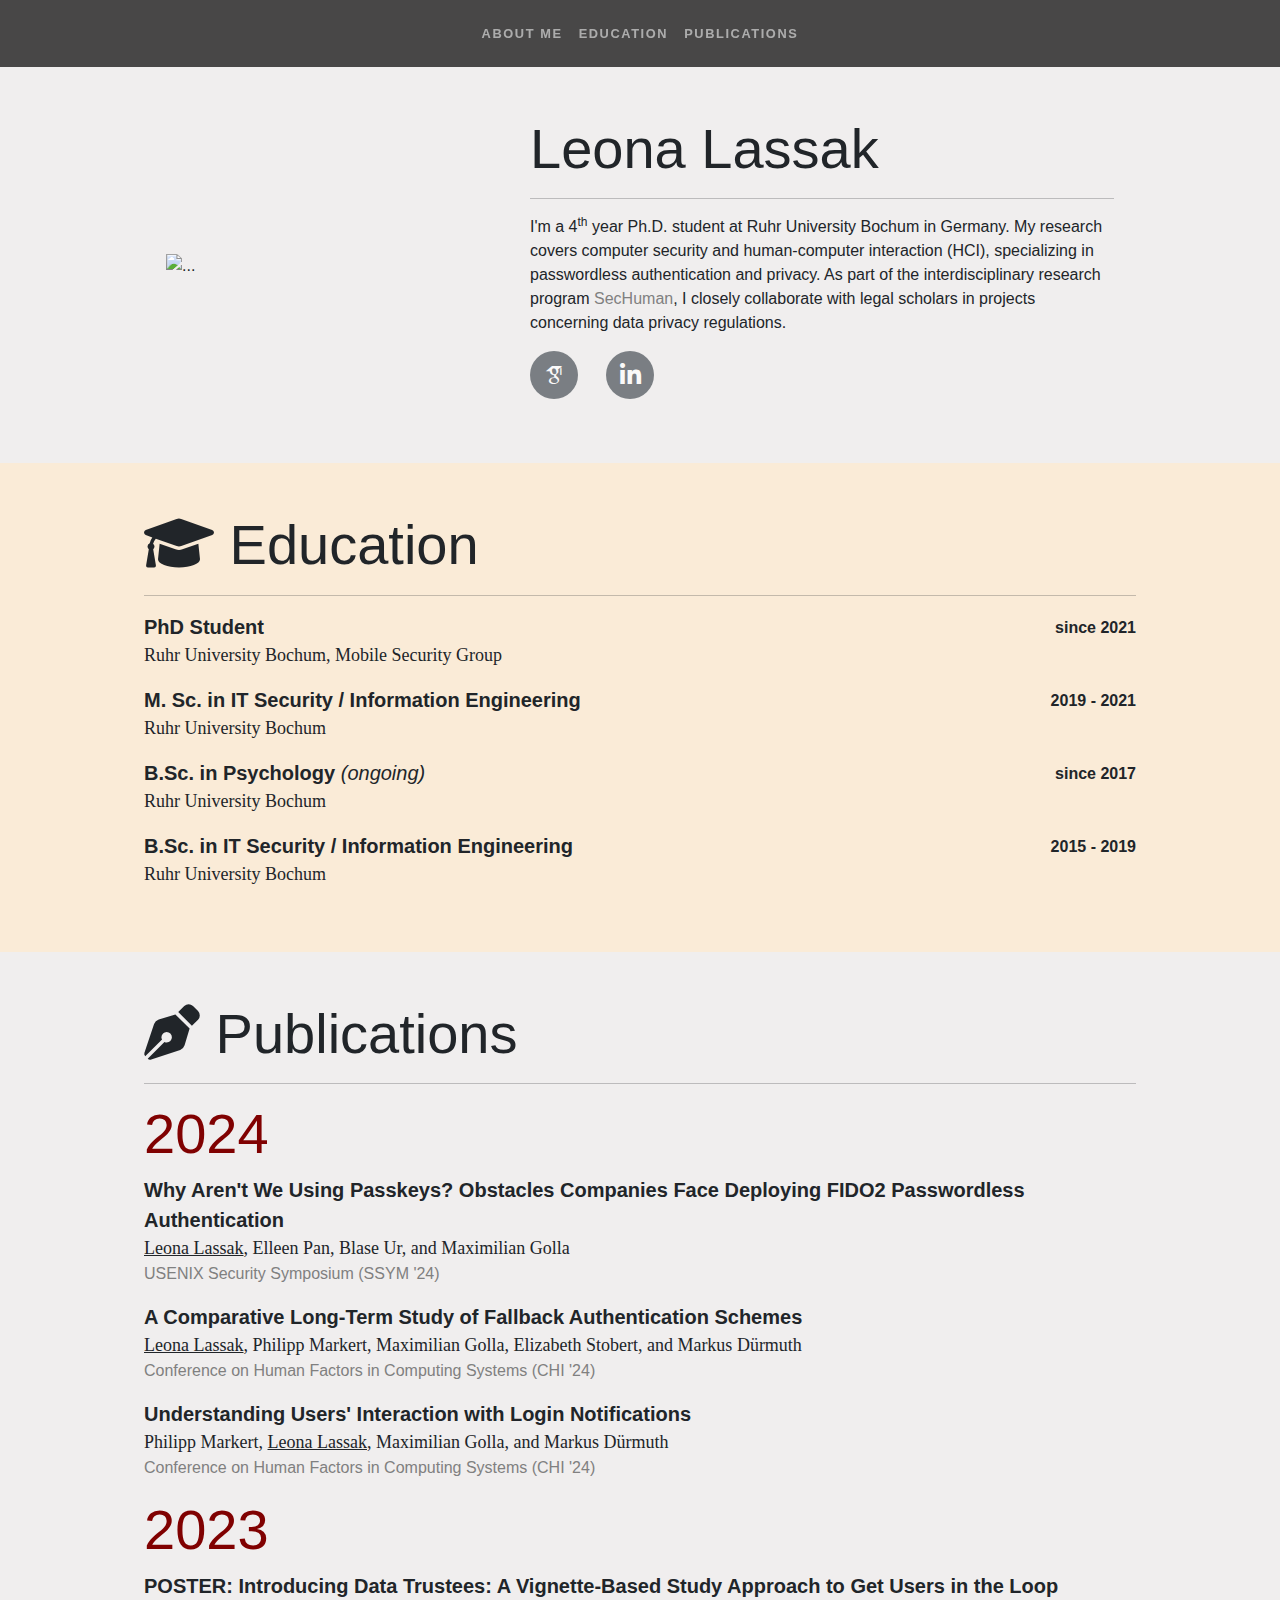
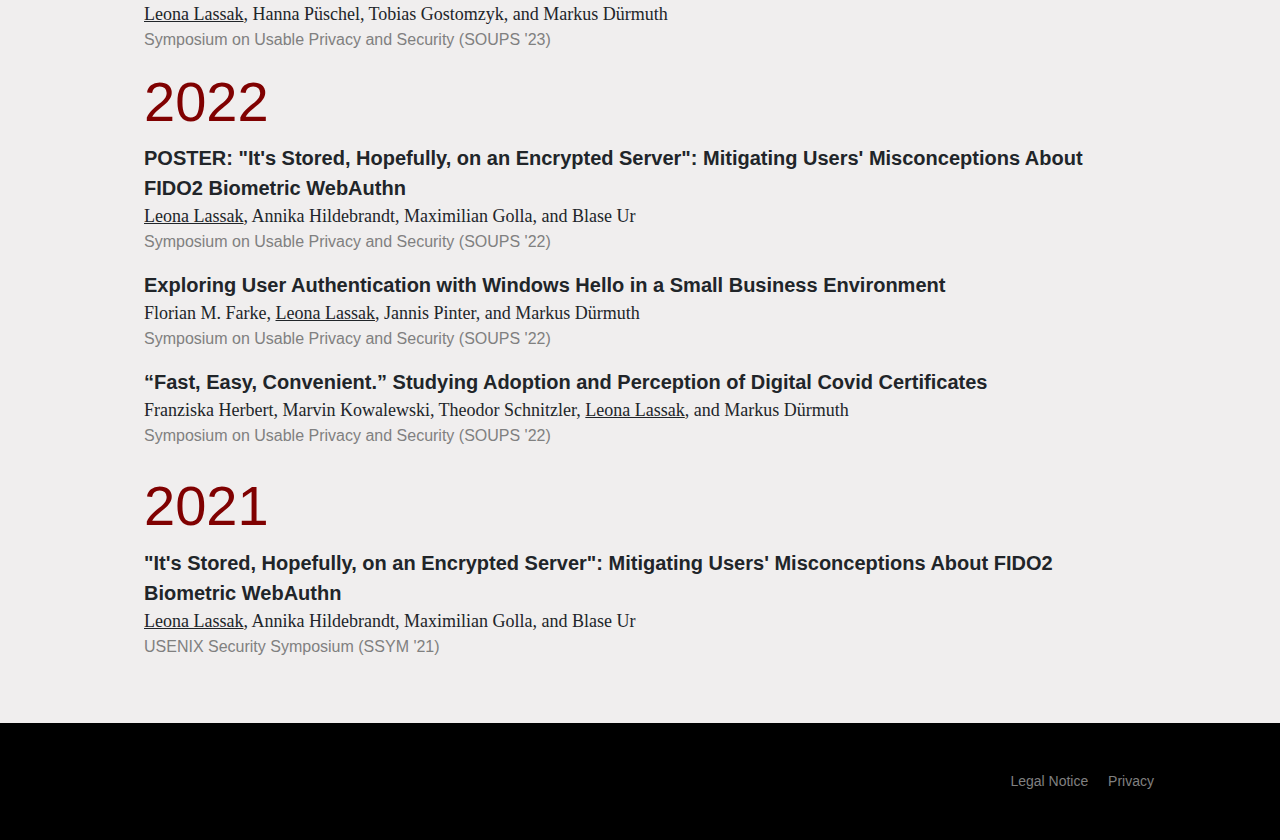
==== commit fcc3eb6b: "Fixed Typo in index.html" ====
--- a/index.html
+++ b/index.html
@@ -175,7 +175,7 @@
                                     <p>
                                         <a class="papertitle" style="font-weight:bold; font-size: 20px;" href="https://dl.acm.org/doi/full/10.1145/3613904.3642889" target="_blank">A Comparative Long-Term Study of Fallback Authentication Schemes</a>
                                         <br>
-                                        <span style="font-family: Times New Roman; font-size: 18px;"><u>Leona Lassak</u>, Phillip Markert, Maximilian Golla, Elizabeth Stobert, and Markus Dürmuth</span>
+                                        <span style="font-family: Times New Roman; font-size: 18px;"><u>Leona Lassak</u>, Philipp Markert, Maximilian Golla, Elizabeth Stobert, and Markus Dürmuth</span>
                                         <br>
                                         <a href="https://chi2024.acm.org/" target="_blank">Conference on Human Factors in Computing Systems (CHI '24)</a>
                                     </p>
@@ -186,7 +186,7 @@
                                     <p>
                                         <a class="papertitle" style="font-weight:bold; font-size: 20px;" href="https://dl.acm.org/doi/full/10.1145/3613904.3642823" target="_blank">Understanding Users' Interaction with Login Notifications</a>
                                         <br>
-                                        <span style="font-family: Times New Roman; font-size: 18px;">Phillip Markert, <u>Leona Lassak</u>, Maximilian Golla, and Markus Dürmuth</span>
+                                        <span style="font-family: Times New Roman; font-size: 18px;">Philipp Markert, <u>Leona Lassak</u>, Maximilian Golla, and Markus Dürmuth</span>
                                         <br>
                                         <a href="https://chi2024.acm.org/" target="_blank">Conference on Human Factors in Computing Systems (CHI '24)</a>
                                     </p>
